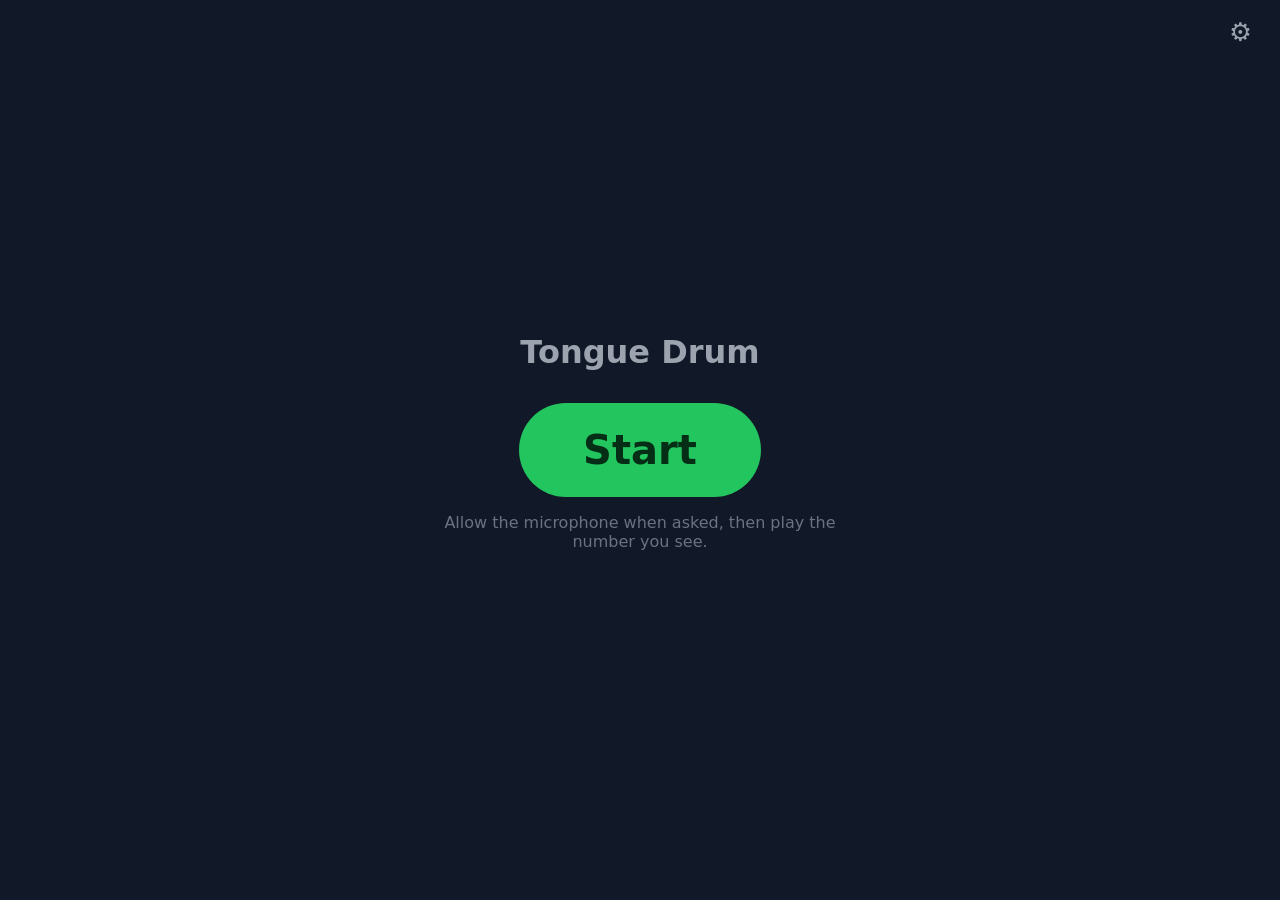
==== index.html @ 9e63d128 "Add Listen: the core schedules the part, the screen sounds it (#37) Listen plays the current part fr" ====
<!DOCTYPE html>
<html lang="en">
<head>
  <meta charset="utf-8">
  <meta name="viewport" content="width=device-width, initial-scale=1, viewport-fit=cover">
  <meta name="theme-color" content="#111827">
  <title>Tongue Drum Practice</title>
  <link rel="stylesheet" href="style.css">
</head>
<body>
  <main id="start" class="screen">
    <button id="start-gear" class="gear" type="button" aria-label="Settings" aria-haspopup="dialog">⚙</button>
    <h1>Tongue Drum</h1>
    <button id="start-btn" type="button">Start</button>
    <p id="start-hint" class="hint">Allow the microphone when asked, then play the number you see.</p>
    <p id="start-error" class="error" hidden></p>
  </main>

  <main id="play" class="screen" hidden>
    <header>
      <button id="piece-name" type="button" aria-haspopup="dialog">
        <span id="piece-title"></span>
        <small id="piece-part"></small>
      </button>
      <button id="play-gear" class="gear" type="button" aria-label="Settings" aria-haspopup="dialog">⚙</button>
    </header>

    <!-- Listen: plays the part on request; its speed control shows only while it plays. -->
    <div id="listen-row">
      <button id="listen-btn" type="button">▶ Listen</button>
      <div id="listen-speed" hidden>
        <button id="listen-slower" type="button" aria-label="Slower">−</button>
        <span id="listen-bpm"></span>
        <button id="listen-faster" type="button" aria-label="Faster">+</button>
      </div>
    </div>

    <div id="stage">
      <div id="steps">
        <!-- The Location hint: the target's half of the drum map, only when you're stuck. -->
        <div id="hint"></div>
        <div id="current" class="step"></div>
        <div id="next">
          <div class="step"></div>
          <div class="step"></div>
          <div class="step"></div>
        </div>
      </div>
      <p id="feedback"></p>
    </div>

    <footer>
      <div id="controls">
        <button id="restart-btn" type="button">Start</button>
        <!-- Reserved for the Timed switch (#38); hidden until then. -->
        <div id="timed" class="reserved"></div>
      </div>
      <p id="debug" hidden></p>
      <div id="note-bars" hidden></div>
      <p id="sim-hint" class="hint" hidden>Sim mode: keys 1–7 = middle row, Z X C V B = lower 3–7, 8 9 0 = upper 1–3</p>
      <div id="level"><div id="level-bar"></div></div>
    </footer>

    <div id="done" hidden>
      <div class="check">✓</div>
      <div id="done-text"></div>
    </div>

    <div id="pieces" role="dialog" aria-label="Pieces" hidden>
      <div id="pieces-head">
        <span>Pieces</span>
        <button id="pieces-close" type="button" aria-label="Close">✕</button>
      </div>
      <div id="pieces-groups"></div>
      <button id="add-song" type="button">+ Add song</button>
    </div>

    <div id="editor" role="dialog" aria-label="Add song" hidden>
      <div id="editor-head">
        <span id="editor-title">Add song</span>
        <button id="editor-close" type="button" aria-label="Close">✕</button>
      </div>
      <button id="copy-prompt" type="button">Copy conversion prompt</button>
      <p class="hint">Paste it into any chatbot with a photo of your sheet, then paste its answer below.</p>
      <textarea id="song-text" spellcheck="false" autocapitalize="off" autocomplete="off"
        placeholder="title: …&#10;melody: …&#10;accomp: …"></textarea>
      <ul id="song-errors"></ul>
      <button id="save-song" type="button">Save</button>
    </div>
  </main>

  <!-- The settings gear, reachable from both screens. -->
  <div id="gear" role="dialog" aria-label="Settings" hidden>
    <div id="gear-head">
      <span>Settings</span>
      <button id="gear-close" type="button" aria-label="Close">✕</button>
    </div>
    <label class="switch">
      <input id="hints-switch" type="checkbox">
      <span>Location hints</span>
    </label>
    <p class="hint">When you're stuck, show where the note is on the drum.</p>
  </div>

  <script type="module" src="app.js"></script>
</body>
</html>
---- style.css ----
* { box-sizing: border-box; }

html, body {
  margin: 0;
  height: 100%;
  background: #111827;
  color: #f9fafb;
  font-family: system-ui, -apple-system, "Segoe UI", sans-serif;
  overflow: hidden;
}

.screen {
  height: 100dvh;
  display: flex;
  flex-direction: column;
  align-items: center;
  justify-content: center;
  padding: env(safe-area-inset-top) env(safe-area-inset-right) env(safe-area-inset-bottom) env(safe-area-inset-left);
}

[hidden] { display: none !important; }

/* Start screen */
h1 { font-weight: 600; font-size: 2rem; margin: 0 0 2rem; color: #9ca3af; }

#start-btn {
  font: inherit;
  font-size: 2.5rem;
  font-weight: 700;
  padding: 1.5rem 4rem;
  border: none;
  border-radius: 999px;
  background: #22c55e;
  color: #052e16;
  cursor: pointer;
}
#start-btn:active { transform: scale(0.97); }

.hint { color: #6b7280; text-align: center; max-width: 30rem; padding: 0 1rem; }
.error { color: #f87171; text-align: center; max-width: 30rem; padding: 0 1rem; }

/* Play screen */
#play { justify-content: space-between; }

header {
  width: 100%;
  display: flex;
  justify-content: space-between;
  align-items: center;
  padding: 1rem 1.5rem 0;
  color: #9ca3af;
  font-size: 1.1rem;
}

#piece-name {
  font: inherit;
  color: inherit;
  background: none;
  border: none;
  padding: 0.25rem 0;
  text-align: left;
  cursor: pointer;
}
#piece-title::after { content: " ▾"; color: #6b7280; }
#piece-part { display: block; font-size: 0.8rem; color: #6b7280; }

/* Reserved for controls whose tickets haven't landed: they hold their space, unseen. */
.reserved { visibility: hidden; }
#listen-row {
  width: 100%;
  height: 2.75rem;
  padding: 0 1.5rem;
  display: flex;
  align-items: center;
  gap: 1rem;
}
#listen-row button {
  font: inherit;
  font-size: 1rem;
  color: #9ca3af;
  background: none;
  border: 2px solid #374151;
  border-radius: 999px;
  padding: 0.35rem 1rem;
  cursor: pointer;
}
#listen-btn.playing { color: #f9fafb; border-color: #9ca3af; }
#listen-speed { display: flex; align-items: center; gap: 0.5rem; color: #9ca3af; }
#listen-speed button { width: 2.25rem; padding: 0.35rem 0; }
#listen-bpm { min-width: 3.5em; text-align: center; }

#stage {
  flex: 1;
  min-height: 0;
  width: 100%;
  display: flex;
  flex-direction: column;
  align-items: center;
  justify-content: center;
  gap: 1rem;
}

/* The step window: hint space, the current step boxed and centred, then the next 3, smaller.
   Everything scales from --step, the current digit's size. */
#steps {
  --step: min(32vw, 22dvh);
  width: 100%;
  padding: 0 1rem;
  display: grid;
  grid-template-columns: 1fr auto 1fr;
  align-items: center;
  gap: 0.6rem;
  font-size: var(--step);
  font-weight: 700;
  line-height: 1;
}
/* The Location hint: a window onto the target's half of the drum map, cut and faded at the
   middle. It spans ~65% of the drum, so the tongues near the middle line aren't cut off. */
#hint { align-self: center; font-size: 1rem; font-weight: 400; }
#hint .half { position: relative; overflow: hidden; width: 100%; aspect-ratio: 0.65; }
#hint .half.left { mask-image: linear-gradient(to right, #000 78%, transparent); }
#hint .half.right { mask-image: linear-gradient(to left, #000 78%, transparent); }
#hint .drum {
  position: absolute; top: 0; width: 153.8%; aspect-ratio: 1;
  border-radius: 50%; background: #1f2937; border: 2px solid #374151;
}
#hint .half.right .drum { left: -53.8%; }
/* A chord whose tongues sit on different halves shows the whole drum. */
#hint .half.whole { aspect-ratio: 1; }
#hint .half.whole .drum { width: 100%; }
#hint .tongue {
  position: absolute; width: 13%; height: 13%; transform: translate(-50%, -50%);
  border-radius: 40%; background: #374151; color: #6b7280;
  display: flex; align-items: center; justify-content: center; font-size: 0.8em; font-weight: 700;
}
#hint .tongue.lit { background: #fde047; color: #111827; }
#hint .tongue.wrong { background: #f87171; color: #111827; }

/* A step: its tongues stacked, melody over accompaniment, the lower one smaller.
   No line or octave colours: green only ever means "heard". */
.step { display: flex; flex-direction: column; align-items: center; gap: 0.25em; }
.step .note + .note { font-size: 0.62em; }

#current {
  background: #1f2937;
  border-radius: 0.15em;
  padding: 0.3em 0.22em 0.32em; /* room for octave dots inside the box */
  transition: color 0.15s;
}
#current .note.heard { color: #22c55e; }
#stage.miss #current { color: #f87171; animation: shake 0.3s; }

#next { display: flex; align-items: center; gap: 0.07em; color: #6b7280; }
#next .step:nth-child(1) { font-size: 0.42em; }
#next .step:nth-child(2) { font-size: 0.32em; opacity: 0.7; }
#next .step:nth-child(3) { font-size: 0.25em; opacity: 0.45; }
/* An empty slot past the end keeps its width, so the window never shifts. */
#next .step:empty::before { content: "0"; visibility: hidden; }

/* A note: a digit with a big octave dot set well above (high) or below (low), as on the drum. */
.note { position: relative; display: inline-block; }
.note.high::before, .note.low::after {
  content: "";
  position: absolute;
  left: 50%;
  width: 0.17em; height: 0.17em;
  border-radius: 50%;
  background: currentColor;
  transform: translateX(-50%);
}
.note.high::before { top: -0.2em; }
.note.low::after { bottom: -0.22em; }

footer {
  width: 100%;
  padding: 0 1.5rem 1rem;
  text-align: center;
  min-height: 4rem;
}
#feedback { font-size: 1.4rem; margin: 0; min-height: 1.8rem; color: #f87171; }

/* A wide Start, with the Timed switch's space beside it. */
#controls {
  display: grid;
  grid-template-columns: 1fr auto;
  gap: 0.75rem;
  align-items: center;
  max-width: 32rem;
  margin: 0 auto 0.75rem;
}
#timed { width: 5.5rem; height: 2.5rem; }
#restart-btn {
  font: inherit;
  font-size: 1.4rem;
  font-weight: 700;
  padding: 0.7rem;
  width: 100%;
  border: none;
  border-radius: 999px;
  background: #374151;
  color: #f9fafb;
  cursor: pointer;
}
#restart-btn.start { background: #22c55e; color: #052e16; }
#debug { font-family: ui-monospace, monospace; color: #6b7280; margin: 0 0 0.5rem; }

#note-bars {
  display: flex;
  gap: 4px;
  justify-content: center;
  margin: 0 auto 0.75rem;
  max-width: 40rem;
}
#note-bars .col { flex: 1; display: flex; flex-direction: column; align-items: center; gap: 0.5rem; }
#note-bars .track { position: relative; width: 100%; height: 6rem; background: #1f2937; border-radius: 2px; overflow: hidden; }
#note-bars .bar { position: absolute; bottom: 0; width: 100%; background: #4b5563; }
#note-bars .bar.above { background: #22c55e; }
#note-bars .floor { position: absolute; width: 100%; height: 2px; background: #f59e0b; }
#note-bars .label { font-size: 0.9rem; font-weight: 700; color: #9ca3af; }

#level {
  height: 4px;
  background: #1f2937;
  border-radius: 2px;
  overflow: hidden;
}
#level-bar { height: 100%; width: 0; background: #4b5563; transition: width 0.05s linear; }

#done {
  position: absolute;
  inset: 0;
  background: rgba(17, 24, 39, 0.92);
  display: flex;
  flex-direction: column;
  align-items: center;
  justify-content: center;
  gap: 1rem;
}
#done .check { font-size: min(30dvh, 40vw); color: #22c55e; line-height: 1; }
#done-text { font-size: 1.5rem; color: #d1d5db; }

/* The piece list */
#pieces {
  position: absolute;
  inset: 0;
  background: #111827;
  overflow-y: auto;
  padding: 1rem 1.5rem;
}
#pieces-head {
  display: flex;
  justify-content: space-between;
  align-items: center;
  color: #9ca3af;
  font-size: 1.1rem;
}
#pieces-close { font: inherit; font-size: 1.4rem; color: inherit; background: none; border: none; cursor: pointer; }
#pieces h2 { font-size: 0.9rem; font-weight: 600; color: #6b7280; text-transform: uppercase; margin: 1.5rem 0 0.5rem; }
#pieces .empty { color: #6b7280; margin: 0; }
#pieces .piece {
  display: block;
  width: 100%;
  text-align: left;
  font: inherit;
  font-size: 1.2rem;
  color: #f9fafb;
  background: #1f2937;
  border: 2px solid transparent;
  border-radius: 0.5rem;
  padding: 0.8rem 1rem;
  margin: 0 0 0.5rem;
  cursor: pointer;
}
#pieces .piece.current { border-color: #9ca3af; }
#pieces .song-row { display: flex; gap: 0.5rem; align-items: stretch; margin: 0 0 0.5rem; }
#pieces .song-row .piece { flex: 1; min-width: 0; margin: 0; }
#pieces .song-action {
  font: inherit;
  font-size: 0.95rem;
  color: #9ca3af;
  background: none;
  border: 2px solid #374151;
  border-radius: 0.5rem;
  padding: 0 0.8rem;
  cursor: pointer;
}
#add-song {
  font: inherit;
  font-size: 1.1rem;
  color: #9ca3af;
  background: none;
  border: 2px dashed #374151;
  border-radius: 0.5rem;
  padding: 0.8rem 1rem;
  margin: 1.5rem 0 0;
  width: 100%;
  cursor: pointer;
}

/* The paste box */
#editor {
  position: absolute;
  inset: 0;
  background: #111827;
  overflow-y: auto;
  padding: 1rem 1.5rem;
  display: flex;
  flex-direction: column;
  gap: 0.75rem;
}
#editor[hidden] { display: none; }
#editor-head { display: flex; justify-content: space-between; align-items: center; color: #9ca3af; font-size: 1.1rem; }
#editor-close { font: inherit; font-size: 1.4rem; color: inherit; background: none; border: none; cursor: pointer; }
#editor .hint { margin: 0; }
#song-text {
  min-height: 12rem;
  font-family: ui-monospace, monospace;
  font-size: 1rem;
  color: #f9fafb;
  background: #1f2937;
  border: 2px solid #374151;
  border-radius: 0.5rem;
  padding: 0.75rem;
  resize: vertical;
}
#song-errors { color: #f87171; margin: 0; padding-left: 1.2rem; }
#song-errors:empty { display: none; }
#copy-prompt, #save-song {
  font: inherit;
  font-size: 1.1rem;
  color: #f9fafb;
  background: #1f2937;
  border: 2px solid #374151;
  border-radius: 0.5rem;
  padding: 0.7rem 1rem;
  cursor: pointer;
}
#save-song { background: #2563eb; border-color: #2563eb; }

/* The settings gear: on both screens, opening one dialog above them */
.gear {
  font: inherit;
  font-size: 1.6rem;
  line-height: 1;
  color: #9ca3af;
  background: none;
  border: none;
  padding: 0.25rem;
  cursor: pointer;
}
#start-gear { position: absolute; top: calc(1rem + env(safe-area-inset-top)); right: calc(1.5rem + env(safe-area-inset-right)); }
#gear {
  position: fixed;
  inset: 0;
  background: #111827;
  overflow-y: auto;
  padding: 1rem 1.5rem;
  display: flex;
  flex-direction: column;
  gap: 0.75rem;
}
#gear-head { display: flex; justify-content: space-between; align-items: center; color: #9ca3af; font-size: 1.1rem; }
#gear-close { font: inherit; font-size: 1.4rem; color: inherit; background: none; border: none; cursor: pointer; }
#gear .switch {
  display: flex;
  align-items: center;
  gap: 0.75rem;
  font-size: 1.2rem;
  background: #1f2937;
  border-radius: 0.5rem;
  padding: 0.8rem 1rem;
  margin-top: 1rem;
  cursor: pointer;
}
#gear .switch input { width: 1.4rem; height: 1.4rem; accent-color: #9ca3af; }
#gear .hint { margin: 0; text-align: left; padding: 0; }

@keyframes shake {
  0%, 100% { transform: translateX(0); }
  25% { transform: translateX(-0.04em); }
  75% { transform: translateX(0.04em); }
}
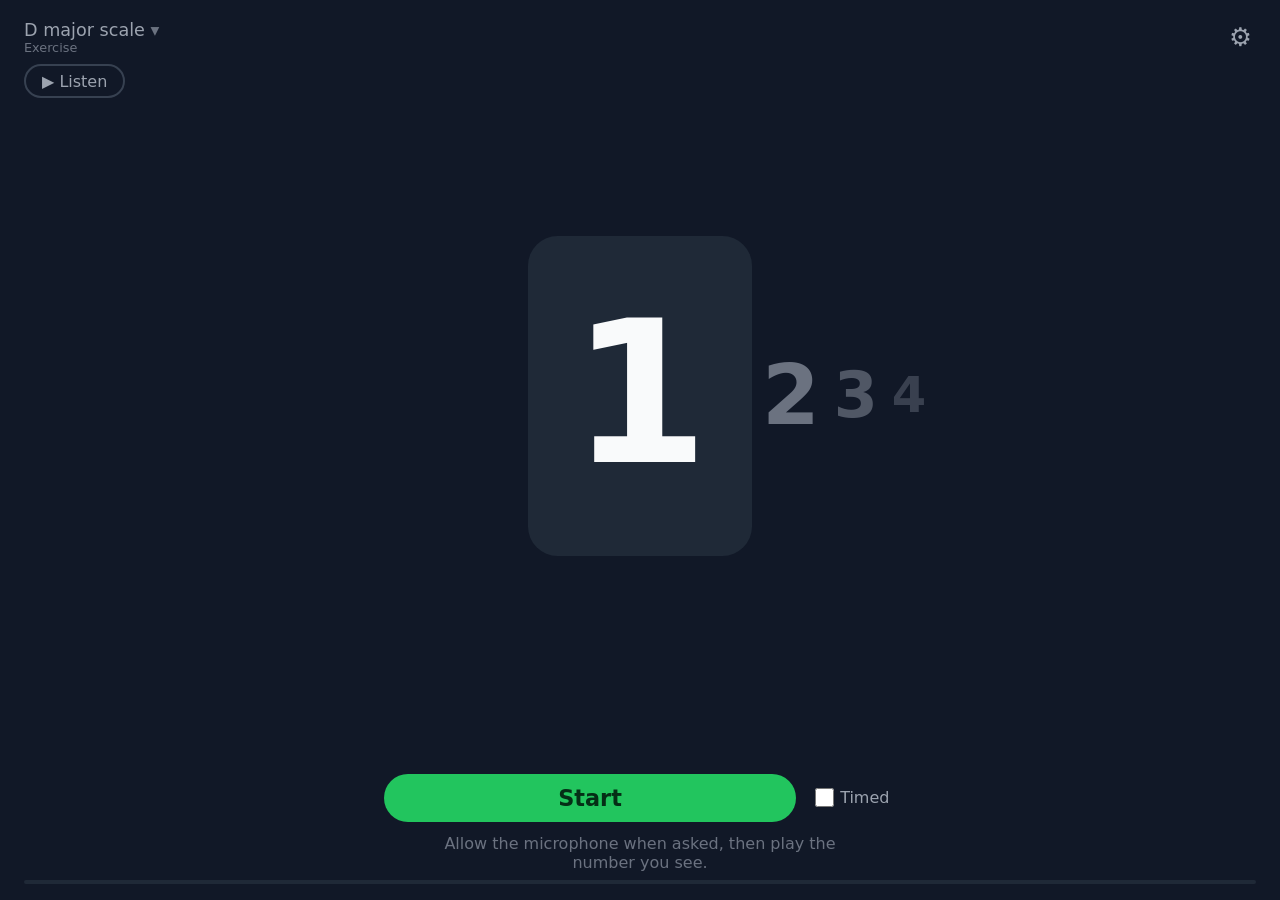
==== commit aeae270a: "Fix review findings on the #21 integration branch - Open on the main screen: the piece list, gear an" ====
--- a/index.html
+++ b/index.html
@@ -8,15 +8,9 @@
   <link rel="stylesheet" href="style.css">
 </head>
 <body>
-  <main id="start" class="screen">
-    <button id="start-gear" class="gear" type="button" aria-label="Settings" aria-haspopup="dialog">⚙</button>
-    <h1>Tongue Drum</h1>
-    <button id="start-btn" type="button">Start</button>
-    <p id="start-hint" class="hint">Allow the microphone when asked, then play the number you see.</p>
-    <p id="start-error" class="error" hidden></p>
-  </main>
-
-  <main id="play" class="screen" hidden>
+  <!-- The main screen, from the moment the app opens: the piece, gear and Listen work before any
+       Start; the first Start asks for the microphone. -->
+  <main id="play" class="screen">
     <header>
       <button id="piece-name" type="button" aria-haspopup="dialog">
         <span id="piece-title"></span>
@@ -47,14 +41,21 @@
         </div>
       </div>
       <p id="feedback"></p>
+      <!-- The finished run's score, until the next run's first strike. -->
+      <p id="result"></p>
     </div>
 
     <footer>
       <div id="controls">
         <button id="restart-btn" type="button">Start</button>
-        <!-- Reserved for the Timed switch (#38); hidden until then. -->
-        <div id="timed" class="reserved"></div>
+        <!-- Start begins a Timed run while this is on. -->
+        <label id="timed" class="switch">
+          <input id="timed-switch" type="checkbox">
+          <span>Timed</span>
+        </label>
       </div>
+      <p id="start-hint" class="hint">Allow the microphone when asked, then play the number you see.</p>
+      <p id="start-error" class="error" hidden></p>
       <p id="debug" hidden></p>
       <div id="note-bars" hidden></div>
       <p id="sim-hint" class="hint" hidden>Sim mode: keys 1–7 = middle row, Z X C V B = lower 3–7, 8 9 0 = upper 1–3</p>
@@ -64,6 +65,7 @@
     <div id="done" hidden>
       <div class="check">✓</div>
       <div id="done-text"></div>
+      <div id="done-result"></div>
     </div>
 
     <div id="pieces" role="dialog" aria-label="Pieces" hidden>
@@ -71,6 +73,7 @@
         <span>Pieces</span>
         <button id="pieces-close" type="button" aria-label="Close">✕</button>
       </div>
+      <div id="pieces-progress"></div>
       <div id="pieces-groups"></div>
       <button id="add-song" type="button">+ Add song</button>
     </div>
@@ -89,7 +92,7 @@
     </div>
   </main>
 
-  <!-- The settings gear, reachable from both screens. -->
+  <!-- The settings gear's dialog. -->
   <div id="gear" role="dialog" aria-label="Settings" hidden>
     <div id="gear-head">
       <span>Settings</span>
@@ -100,6 +103,15 @@
       <span>Location hints</span>
     </label>
     <p class="hint">When you're stuck, show where the note is on the drum.</p>
+    <!-- The current piece's tempo: −/+ lock it, Auto lets it rise after good Timed runs. -->
+    <div id="tempo-row">
+      <span>Tempo</span>
+      <button id="tempo-slower" type="button" aria-label="Slower">−</button>
+      <span id="tempo-bpm"></span>
+      <button id="tempo-faster" type="button" aria-label="Faster">+</button>
+      <button id="tempo-auto" type="button" aria-pressed="false">Auto</button>
+    </div>
+    <p class="hint">Rises by 5 after a Timed run with 9 in 10 notes on time, unless you set it yourself.</p>
   </div>
 
   <script type="module" src="app.js"></script>
--- a/style.css
+++ b/style.css
@@ -19,22 +19,6 @@
 }
 
 [hidden] { display: none !important; }
-
-/* Start screen */
-h1 { font-weight: 600; font-size: 2rem; margin: 0 0 2rem; color: #9ca3af; }
-
-#start-btn {
-  font: inherit;
-  font-size: 2.5rem;
-  font-weight: 700;
-  padding: 1.5rem 4rem;
-  border: none;
-  border-radius: 999px;
-  background: #22c55e;
-  color: #052e16;
-  cursor: pointer;
-}
-#start-btn:active { transform: scale(0.97); }
 
 .hint { color: #6b7280; text-align: center; max-width: 30rem; padding: 0 1rem; }
 .error { color: #f87171; text-align: center; max-width: 30rem; padding: 0 1rem; }
@@ -149,6 +133,10 @@
 }
 #current .note.heard { color: #22c55e; }
 #stage.miss #current { color: #f87171; animation: shake 0.3s; }
+/* Timed mode: a note missed in time turns red; the box pulses on every beat. */
+.step .note.missed { color: #f87171; }
+#current.beat { animation: beat 0.3s ease-out; }
+#feedback.count-in { color: #9ca3af; }
 
 #next { display: flex; align-items: center; gap: 0.07em; color: #6b7280; }
 #next .step:nth-child(1) { font-size: 0.42em; }
@@ -178,6 +166,8 @@
   min-height: 4rem;
 }
 #feedback { font-size: 1.4rem; margin: 0; min-height: 1.8rem; color: #f87171; }
+/* Kept in place when empty, so the line coming and going never moves the steps. */
+#result { font-size: 1.1rem; margin: 0; min-height: 1.5rem; color: #9ca3af; }
 
 /* A wide Start, with the Timed switch's space beside it. */
 #controls {
@@ -188,7 +178,12 @@
   max-width: 32rem;
   margin: 0 auto 0.75rem;
 }
-#timed { width: 5.5rem; height: 2.5rem; }
+#timed {
+  width: 5.5rem; height: 2.5rem;
+  display: flex; align-items: center; justify-content: center; gap: 0.4rem;
+  color: #9ca3af; font-size: 1rem; cursor: pointer;
+}
+#timed input { width: 1.2rem; height: 1.2rem; margin: 0; accent-color: #9ca3af; }
 #restart-btn {
   font: inherit;
   font-size: 1.4rem;
@@ -202,6 +197,8 @@
   cursor: pointer;
 }
 #restart-btn.start { background: #22c55e; color: #052e16; }
+#restart-btn:active { transform: scale(0.97); }
+#start-hint, #start-error { margin: 0 auto 0.5rem; }
 #debug { font-family: ui-monospace, monospace; color: #6b7280; margin: 0 0 0.5rem; }
 
 #note-bars {
@@ -238,6 +235,7 @@
 }
 #done .check { font-size: min(30dvh, 40vw); color: #22c55e; line-height: 1; }
 #done-text { font-size: 1.5rem; color: #d1d5db; }
+#done-result { font-size: 1.2rem; color: #9ca3af; }
 
 /* The piece list */
 #pieces {
@@ -272,6 +270,9 @@
   cursor: pointer;
 }
 #pieces .piece.current { border-color: #9ca3af; }
+#pieces .piece .mark { float: right; margin-left: 1rem; color: #9ca3af; }
+#pieces-progress { color: #9ca3af; margin: 1rem 0 0; }
+#pieces-progress p { margin: 0 0 0.25rem; }
 #pieces .song-row { display: flex; gap: 0.5rem; align-items: stretch; margin: 0 0 0.5rem; }
 #pieces .song-row .piece { flex: 1; min-width: 0; margin: 0; }
 #pieces .song-action {
@@ -337,7 +338,7 @@
 }
 #save-song { background: #2563eb; border-color: #2563eb; }
 
-/* The settings gear: on both screens, opening one dialog above them */
+/* The settings gear, opening its dialog above the main screen */
 .gear {
   font: inherit;
   font-size: 1.6rem;
@@ -348,7 +349,6 @@
   padding: 0.25rem;
   cursor: pointer;
 }
-#start-gear { position: absolute; top: calc(1rem + env(safe-area-inset-top)); right: calc(1.5rem + env(safe-area-inset-right)); }
 #gear {
   position: fixed;
   inset: 0;
@@ -374,6 +374,35 @@
 }
 #gear .switch input { width: 1.4rem; height: 1.4rem; accent-color: #9ca3af; }
 #gear .hint { margin: 0; text-align: left; padding: 0; }
+#tempo-row {
+  display: flex;
+  align-items: center;
+  gap: 0.75rem;
+  font-size: 1.2rem;
+  background: #1f2937;
+  border-radius: 0.5rem;
+  padding: 0.8rem 1rem;
+  margin-top: 1rem;
+}
+#tempo-row button {
+  font: inherit;
+  font-size: 1rem;
+  color: #9ca3af;
+  background: none;
+  border: 2px solid #374151;
+  border-radius: 999px;
+  padding: 0.35rem 0;
+  width: 2.25rem;
+  cursor: pointer;
+}
+#tempo-bpm { min-width: 2.5em; text-align: center; }
+#tempo-row #tempo-auto { width: auto; padding: 0.35rem 1rem; margin-left: auto; }
+#tempo-auto[aria-pressed="true"] { color: #f9fafb; border-color: #9ca3af; }
+
+@keyframes beat {
+  from { box-shadow: 0 0 0 0.06em #9ca3af; }
+  to { box-shadow: 0 0 0 0.06em transparent; }
+}
 
 @keyframes shake {
   0%, 100% { transform: translateX(0); }
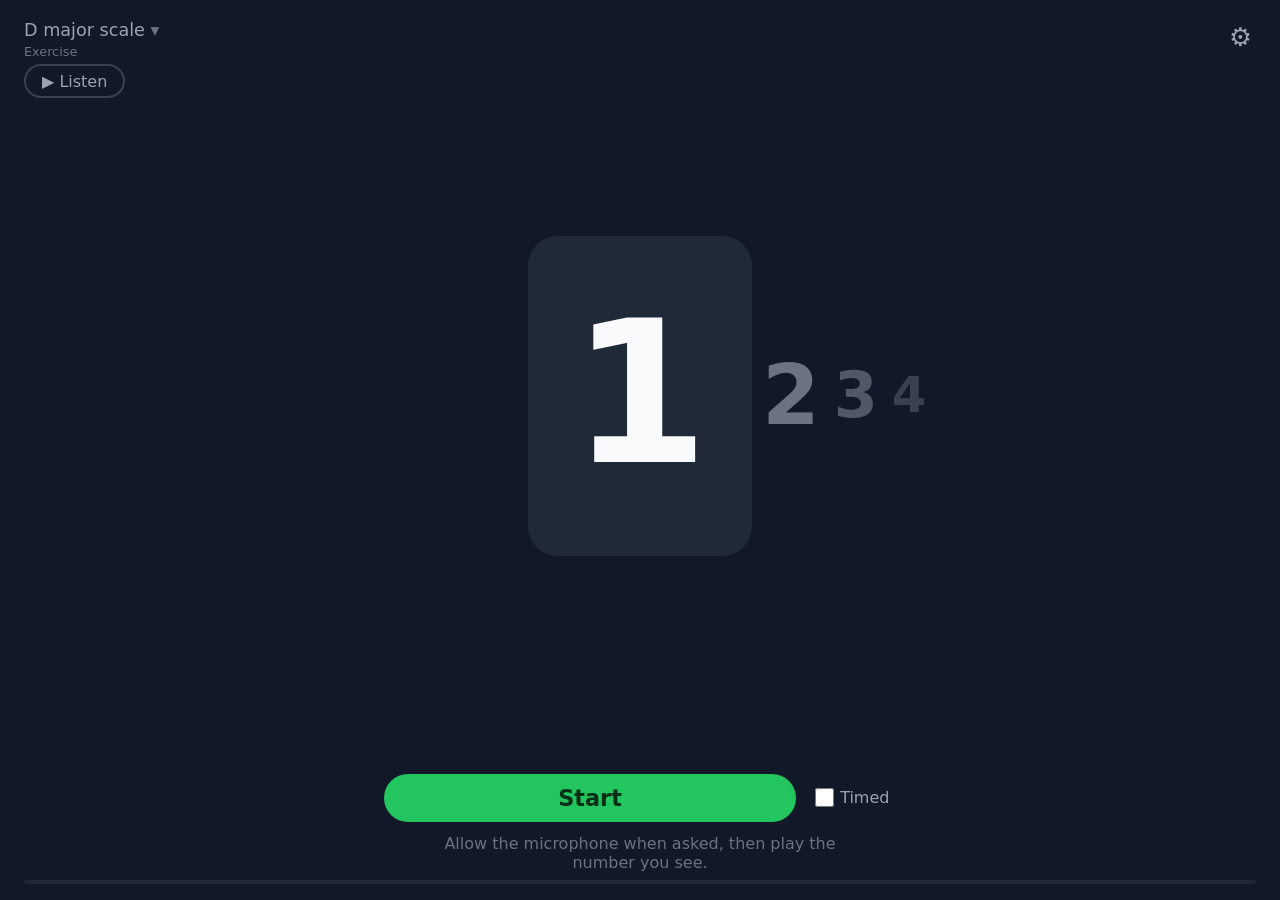
==== commit 389d922c: "Choose a two-line piece's part, and keep the Location hint out of the way The part under the piece n" ====
--- a/index.html
+++ b/index.html
@@ -12,10 +12,13 @@
        Start; the first Start asks for the microphone. -->
   <main id="play" class="screen">
     <header>
-      <button id="piece-name" type="button" aria-haspopup="dialog">
-        <span id="piece-title"></span>
-        <small id="piece-part"></small>
-      </button>
+      <div id="piece-head">
+        <button id="piece-name" type="button" aria-haspopup="dialog">
+          <span id="piece-title"></span>
+        </button>
+        <!-- A two-line piece's part can be chosen here; the app also moves it on after a clean run. -->
+        <small id="piece-sub"><span id="piece-group"></span><select id="piece-part" aria-label="Part" hidden></select></small>
+      </div>
       <button id="play-gear" class="gear" type="button" aria-label="Settings" aria-haspopup="dialog">⚙</button>
     </header>
 
--- a/style.css
+++ b/style.css
@@ -46,7 +46,16 @@
   cursor: pointer;
 }
 #piece-title::after { content: " ▾"; color: #6b7280; }
-#piece-part { display: block; font-size: 0.8rem; color: #6b7280; }
+#piece-sub { display: block; font-size: 0.8rem; color: #6b7280; }
+#piece-part {
+  font: inherit;
+  color: inherit;
+  background: none;
+  border: none;
+  padding: 0;
+  cursor: pointer;
+}
+#piece-part option { background: #111827; color: #f9fafb; }
 
 /* Reserved for controls whose tickets haven't landed: they hold their space, unseen. */
 .reserved { visibility: hidden; }
@@ -76,6 +85,7 @@
 #stage {
   flex: 1;
   min-height: 0;
+  container-type: size; /* the Location hint is sized to the stage's height */
   width: 100%;
   display: flex;
   flex-direction: column;
@@ -99,9 +109,11 @@
   line-height: 1;
 }
 /* The Location hint: a window onto the target's half of the drum map, cut and faded at the
-   middle. It spans ~65% of the drum, so the tongues near the middle line aren't cut off. */
-#hint { align-self: center; font-size: 1rem; font-weight: 400; }
-#hint .half { position: relative; overflow: hidden; width: 100%; aspect-ratio: 0.65; }
+   middle. It spans ~65% of the drum, so the tongues near the middle line aren't cut off.
+   It's kept within the stage's height, or on a wide screen it covers the header and footer and
+   takes their taps. Only its ✕ takes taps; the rest lets them through. */
+#hint { align-self: center; font-size: 1rem; font-weight: 400; pointer-events: none; }
+#hint .half { position: relative; overflow: hidden; width: min(100%, 70cqh * 0.65); margin-left: auto; aspect-ratio: 0.65; }
 #hint .half.left { mask-image: linear-gradient(to right, #000 78%, transparent); }
 #hint .half.right { mask-image: linear-gradient(to left, #000 78%, transparent); }
 #hint .drum {
@@ -110,8 +122,15 @@
 }
 #hint .half.right .drum { left: -53.8%; }
 /* A chord whose tongues sit on different halves shows the whole drum. */
-#hint .half.whole { aspect-ratio: 1; }
+#hint .half.whole { aspect-ratio: 1; width: min(100%, 70cqh); }
 #hint .half.whole .drum { width: 100%; }
+/* The ✕ sits on the drum's outer edge, away from the faded middle. */
+#hint .hint-close {
+  position: absolute; top: 0; right: 0; pointer-events: auto;
+  font: inherit; font-size: 1.1rem; color: #9ca3af; background: #111827;
+  border: 2px solid #374151; border-radius: 50%; width: 2.25rem; height: 2.25rem; cursor: pointer;
+}
+#hint .hint-close.left { right: auto; left: 0; }
 #hint .tongue {
   position: absolute; width: 13%; height: 13%; transform: translate(-50%, -50%);
   border-radius: 40%; background: #374151; color: #6b7280;
